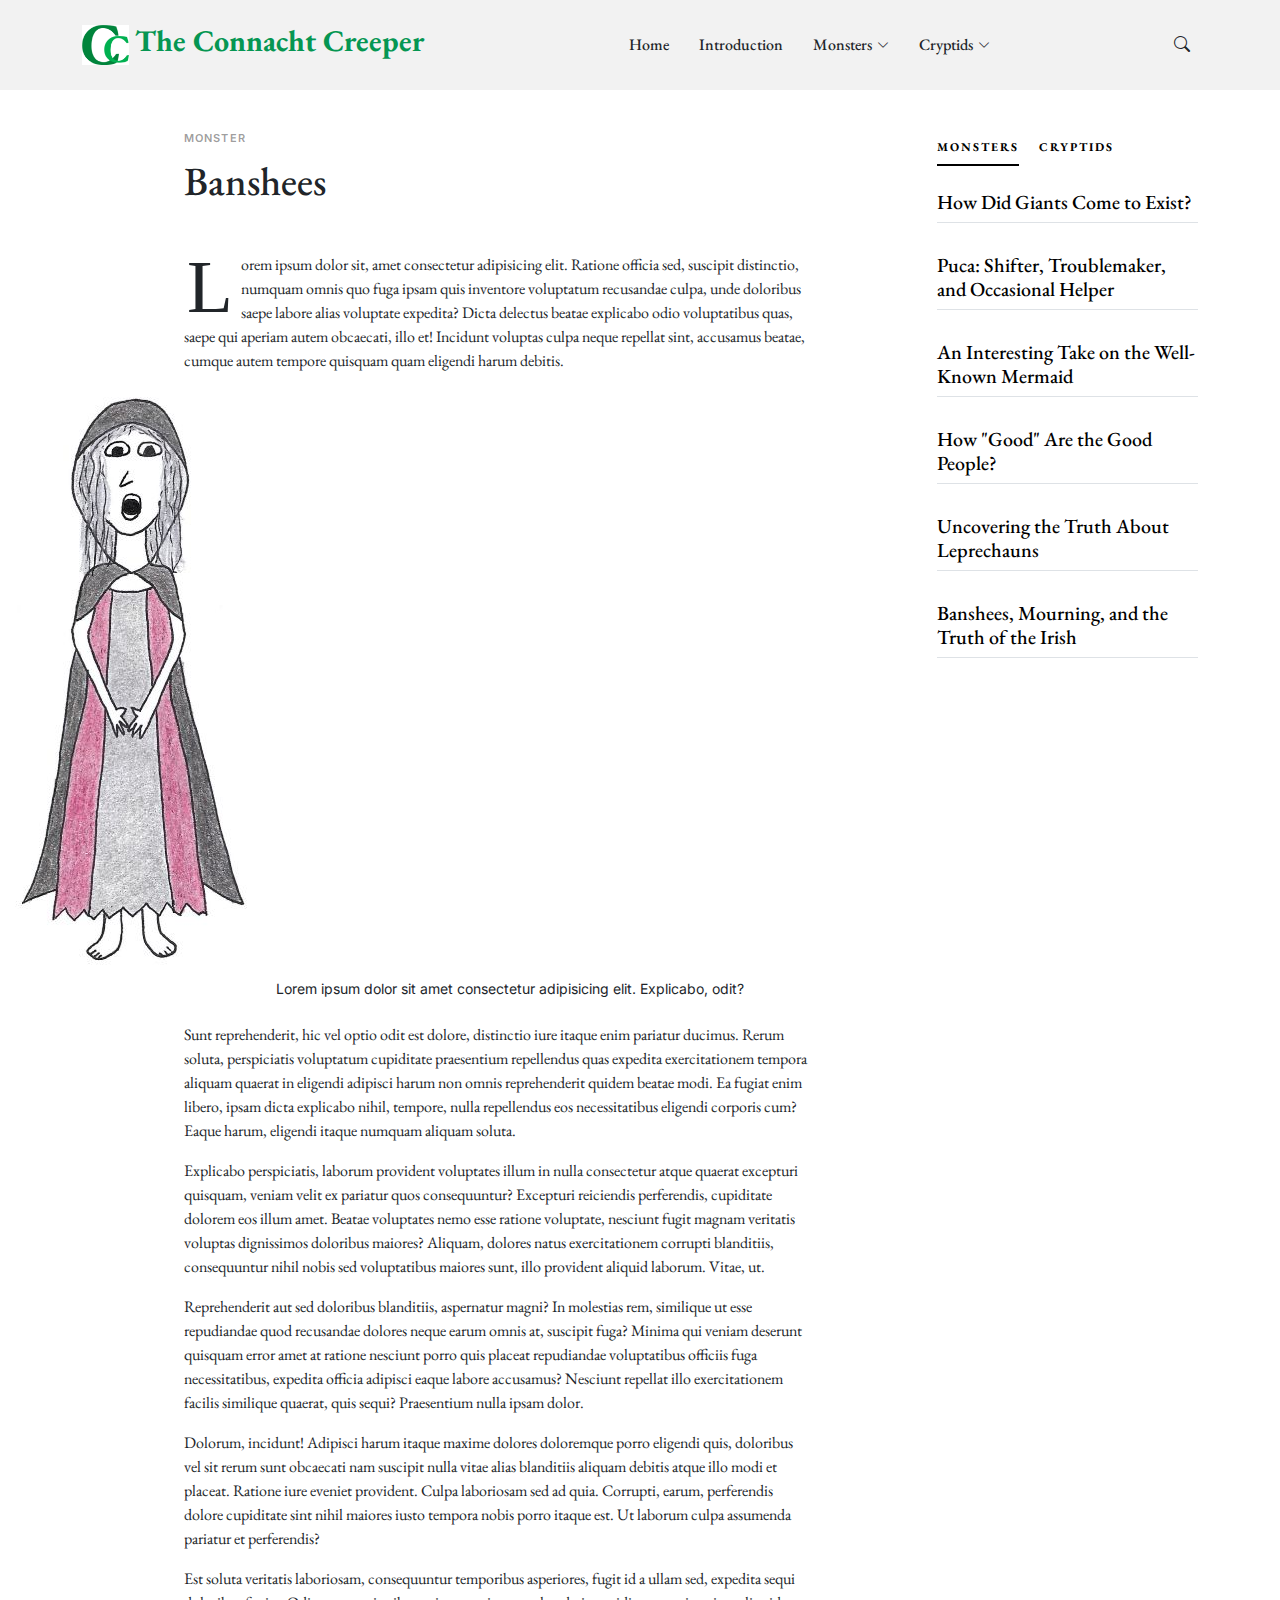
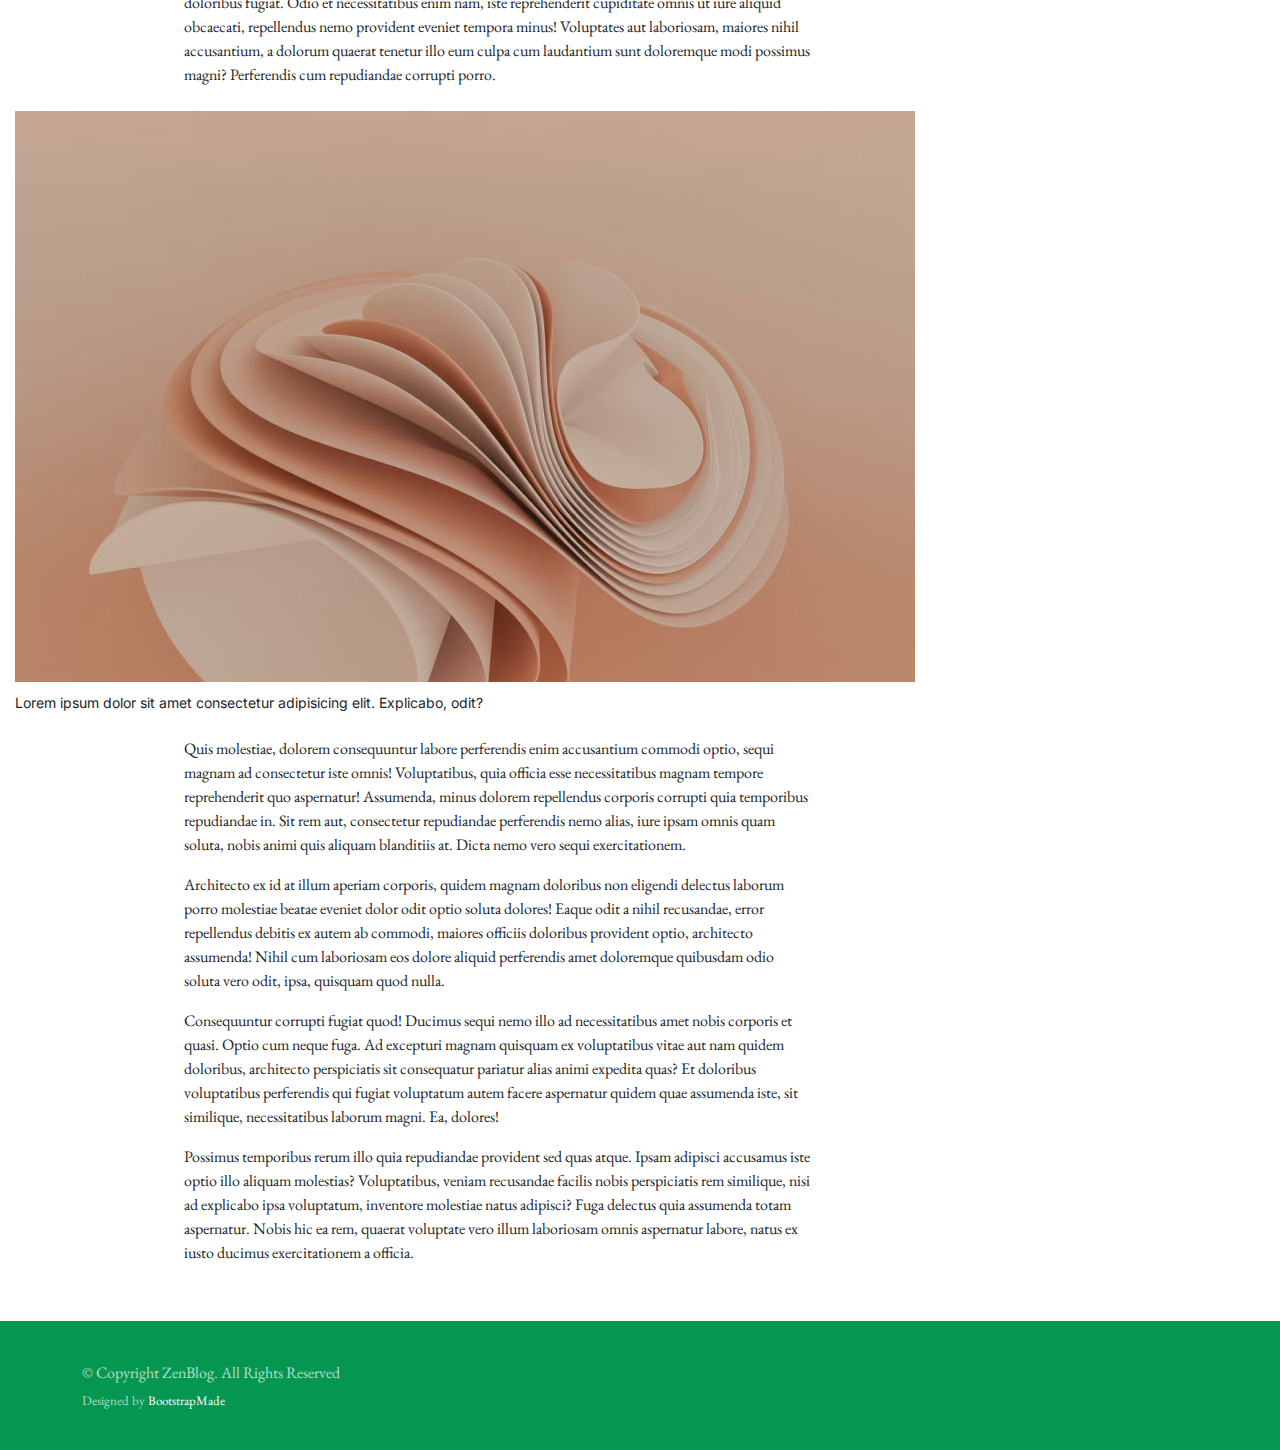
==== banshees.html @ 9d0c9a31 "EditIcon" ====
<!DOCTYPE html>
<html lang="en">

<head>
  <meta charset="utf-8">
  <meta content="width=device-width, initial-scale=1.0" name="viewport">

  <title>The Connacht Creeper - Banshees</title>
  <meta content="" name="description">
  <meta content="" name="keywords">

  <!-- Favicons -->
  <link href="assets/img/favicon.png" rel="icon">
  <link href="assets/img/apple-touch-icon.png" rel="apple-touch-icon">

  <!-- Google Fonts -->
  <link rel="preconnect" href="https://fonts.googleapis.com">
  <link rel="preconnect" href="https://fonts.gstatic.com" crossorigin>
  <link href="https://fonts.googleapis.com/css2?family=EB+Garamond:wght@400;500&family=Inter:wght@400;500&family=Playfair+Display:ital,wght@0,400;0,700;1,400;1,700&display=swap" rel="stylesheet">

  <!-- Vendor CSS Files -->
  <link href="assets/vendor/bootstrap/css/bootstrap.min.css" rel="stylesheet">
  <link href="assets/vendor/bootstrap-icons/bootstrap-icons.css" rel="stylesheet">
  <link href="assets/vendor/swiper/swiper-bundle.min.css" rel="stylesheet">
  <link href="assets/vendor/glightbox/css/glightbox.min.css" rel="stylesheet">
  <link href="assets/vendor/aos/aos.css" rel="stylesheet">

  <!-- Template Main CSS Files -->
  <link href="assets/css/variables.css" rel="stylesheet">
  <link href="assets/css/main.css" rel="stylesheet">

  <!-- =======================================================
  * Template Name: ZenBlog
  * Updated: Jul 27 2023 with Bootstrap v5.3.1
  * Template URL: https://bootstrapmade.com/zenblog-bootstrap-blog-template/
  * Author: BootstrapMade.com
  * License: https:///bootstrapmade.com/license/
  ======================================================== -->
</head>

<body>

  <!-- ======= Header ======= -->
  <header id="header" class="header d-flex align-items-center fixed-top">
    <div class="container-fluid container-xl d-flex align-items-center justify-content-between">

      <a href="index.html" class="logo d-flex align-items-center">
        <!-- Uncomment the line below if you also wish to use an image logo -->
        <img src="assets/img/apple-touch-icon.png" alt="">
        <h1>The Connacht Creeper</h1>
      </a>

      <nav id="navbar" class="navbar">
        <ul>
          <li><a href="index.html">Home</a></li>

          <li><a href="introduction.html">Introduction</a></li>

          <li class="dropdown"><a href="monsters.html"><span>Monsters</span> <i class="bi bi-chevron-down dropdown-indicator"></i></a>
            <ul>
              <!-- <li><a href="search-result.html">Search Result</a></li> -->
              <li><a href="giants.html">Giants</a></li>
              <li><a href="pucai.html">Pucai</a></li>
              <li><a href="merrow.html">Merrow</a></li>
              <li class="dropdown"><a href="fairies.html"><span>Fairies</span> <i class="bi bi-chevron-down dropdown-indicator"></i></a>
                <ul>
                  <li><a href="good-people.html">The Good People</a></li>
                  <li><a href="leprechauns.html">Leprechauns</a></li>
                  <li><a href="banshees.html">Banshees</a></li>
                </ul>
              </li>
            </ul>
          </li>

          <li class="dropdown"><a href="cryptids.html"><span>Cryptids</span> <i class="bi bi-chevron-down dropdown-indicator"></i></a>
            <ul>
              <!-- <li><a href="search-result.html">Search Result</a></li> -->
              <li><a href="king-otter.html">The King Otter</a></li>
              <li class="dropdown"><a href="killarney-lakes.html"><span>The Lakes of Killarney</span> <i class="bi bi-chevron-down dropdown-indicator"></i></a>
                <ul>
                  <li><a href="muckross-monster.html">Muckross Lake Monster</a></li>
                  <li><a href="odonaghue.html">Legend of O'Donaghue</a></li>
                </ul>
              </li>
            </ul>
          </li>

          <!-- <li><a href="about.html">About</a></li> -->
          <!-- <li><a href="contact.html">Contact</a></li> -->
        </ul>
      </nav><!-- .navbar -->

      <div class="position-relative">
        <!--<a href="#" class="mx-2"><span class="bi-facebook"></span></a>
        <a href="#" class="mx-2"><span class="bi-twitter"></span></a>
        <a href="#" class="mx-2"><span class="bi-instagram"></span></a>-->

        <a href="#" class="mx-2 js-search-open"><span class="bi-search"></span></a>
        <i class="bi bi-list mobile-nav-toggle"></i>

        <!-- ======= Search Form ======= -->
        <div class="search-form-wrap js-search-form-wrap">
          <form action="search-result.html" class="search-form">
            <span class="icon bi-search"></span>
            <input type="text" placeholder="Search" class="form-control">
            <button class="btn js-search-close"><span class="bi-x"></span></button>
          </form>
        </div><!-- End Search Form -->

      </div>

    </div>

  </header><!-- End Header -->

  <main id="main">

    <section class="single-post-content">
      <div class="container">
        <div class="row">
          <div class="col-md-9 post-content" data-aos="fade-up">

            <!-- ======= Single Post Content ======= -->
            <div class="single-post">
              <div class="post-meta"><span class="date">Monster</span> <!--<span class="mx-1">&bullet;</span> <span>Jul 5th '22</span>--></div>
              <h1 class="mb-5">Banshees</h1>
              <p><span class="firstcharacter">L</span>orem ipsum dolor sit, amet consectetur adipisicing elit. Ratione officia sed, suscipit distinctio, numquam omnis quo fuga ipsam quis inventore voluptatum recusandae culpa, unde doloribus saepe labore alias voluptate expedita? Dicta delectus beatae explicabo odio voluptatibus quas, saepe qui aperiam autem obcaecati, illo et! Incidunt voluptas culpa neque repellat sint, accusamus beatae, cumque autem tempore quisquam quam eligendi harum debitis.</p>

              <figure class="my-4">
                <img src="assets/img/banshee1.jpg" alt="" class="img-fluid" align="center">
                <figcaption align="center">Lorem ipsum dolor sit amet consectetur adipisicing elit. Explicabo, odit? </figcaption>
              </figure>
              <p>Sunt reprehenderit, hic vel optio odit est dolore, distinctio iure itaque enim pariatur ducimus. Rerum soluta, perspiciatis voluptatum cupiditate praesentium repellendus quas expedita exercitationem tempora aliquam quaerat in eligendi adipisci harum non omnis reprehenderit quidem beatae modi. Ea fugiat enim libero, ipsam dicta explicabo nihil, tempore, nulla repellendus eos necessitatibus eligendi corporis cum? Eaque harum, eligendi itaque numquam aliquam soluta.</p>
              <p>Explicabo perspiciatis, laborum provident voluptates illum in nulla consectetur atque quaerat excepturi quisquam, veniam velit ex pariatur quos consequuntur? Excepturi reiciendis perferendis, cupiditate dolorem eos illum amet. Beatae voluptates nemo esse ratione voluptate, nesciunt fugit magnam veritatis voluptas dignissimos doloribus maiores? Aliquam, dolores natus exercitationem corrupti blanditiis, consequuntur nihil nobis sed voluptatibus maiores sunt, illo provident aliquid laborum. Vitae, ut.</p>
              <p>Reprehenderit aut sed doloribus blanditiis, aspernatur magni? In molestias rem, similique ut esse repudiandae quod recusandae dolores neque earum omnis at, suscipit fuga? Minima qui veniam deserunt quisquam error amet at ratione nesciunt porro quis placeat repudiandae voluptatibus officiis fuga necessitatibus, expedita officia adipisci eaque labore accusamus? Nesciunt repellat illo exercitationem facilis similique quaerat, quis sequi? Praesentium nulla ipsam dolor.</p>
              <p>Dolorum, incidunt! Adipisci harum itaque maxime dolores doloremque porro eligendi quis, doloribus vel sit rerum sunt obcaecati nam suscipit nulla vitae alias blanditiis aliquam debitis atque illo modi et placeat. Ratione iure eveniet provident. Culpa laboriosam sed ad quia. Corrupti, earum, perferendis dolore cupiditate sint nihil maiores iusto tempora nobis porro itaque est. Ut laborum culpa assumenda pariatur et perferendis?</p>
              <p>Est soluta veritatis laboriosam, consequuntur temporibus asperiores, fugit id a ullam sed, expedita sequi doloribus fugiat. Odio et necessitatibus enim nam, iste reprehenderit cupiditate omnis ut iure aliquid obcaecati, repellendus nemo provident eveniet tempora minus! Voluptates aut laboriosam, maiores nihil accusantium, a dolorum quaerat tenetur illo eum culpa cum laudantium sunt doloremque modi possimus magni? Perferendis cum repudiandae corrupti porro.</p>
              <figure class="my-4">
                <img src="assets/img/post-landscape-5.jpg" alt="" class="img-fluid">
                <figcaption>Lorem ipsum dolor sit amet consectetur adipisicing elit. Explicabo, odit? </figcaption>
              </figure>
              <p>Quis molestiae, dolorem consequuntur labore perferendis enim accusantium commodi optio, sequi magnam ad consectetur iste omnis! Voluptatibus, quia officia esse necessitatibus magnam tempore reprehenderit quo aspernatur! Assumenda, minus dolorem repellendus corporis corrupti quia temporibus repudiandae in. Sit rem aut, consectetur repudiandae perferendis nemo alias, iure ipsam omnis quam soluta, nobis animi quis aliquam blanditiis at. Dicta nemo vero sequi exercitationem.</p>
              <p>Architecto ex id at illum aperiam corporis, quidem magnam doloribus non eligendi delectus laborum porro molestiae beatae eveniet dolor odit optio soluta dolores! Eaque odit a nihil recusandae, error repellendus debitis ex autem ab commodi, maiores officiis doloribus provident optio, architecto assumenda! Nihil cum laboriosam eos dolore aliquid perferendis amet doloremque quibusdam odio soluta vero odit, ipsa, quisquam quod nulla.</p>
              <p>Consequuntur corrupti fugiat quod! Ducimus sequi nemo illo ad necessitatibus amet nobis corporis et quasi. Optio cum neque fuga. Ad excepturi magnam quisquam ex voluptatibus vitae aut nam quidem doloribus, architecto perspiciatis sit consequatur pariatur alias animi expedita quas? Et doloribus voluptatibus perferendis qui fugiat voluptatum autem facere aspernatur quidem quae assumenda iste, sit similique, necessitatibus laborum magni. Ea, dolores!</p>
              <p>Possimus temporibus rerum illo quia repudiandae provident sed quas atque. Ipsam adipisci accusamus iste optio illo aliquam molestias? Voluptatibus, veniam recusandae facilis nobis perspiciatis rem similique, nisi ad explicabo ipsa voluptatum, inventore molestiae natus adipisci? Fuga delectus quia assumenda totam aspernatur. Nobis hic ea rem, quaerat voluptate vero illum laboriosam omnis aspernatur labore, natus ex iusto ducimus exercitationem a officia.</p>
            </div><!-- End Single Post Content -->

            <!-- ======= Comments ======= -->
            <!--<div class="comments">
              <h5 class="comment-title py-4">2 Comments</h5>
              <div class="comment d-flex mb-4">
                <div class="flex-shrink-0">
                  <div class="avatar avatar-sm rounded-circle">
                    <img class="avatar-img" src="assets/img/person-5.jpg" alt="" class="img-fluid">
                  </div>
                </div>
                <div class="flex-grow-1 ms-2 ms-sm-3">
                  <div class="comment-meta d-flex align-items-baseline">
                    <h6 class="me-2">Jordan Singer</h6>
                    <span class="text-muted">2d</span>
                  </div>
                  <div class="comment-body">
                    Lorem ipsum, dolor sit amet consectetur adipisicing elit. Non minima ipsum at amet doloremque qui magni, placeat deserunt pariatur itaque laudantium impedit aliquam eligendi repellendus excepturi quibusdam nobis esse accusantium.
                  </div>

                  <div class="comment-replies bg-light p-3 mt-3 rounded">
                    <h6 class="comment-replies-title mb-4 text-muted text-uppercase">2 replies</h6>

                    <div class="reply d-flex mb-4">
                      <div class="flex-shrink-0">
                        <div class="avatar avatar-sm rounded-circle">
                          <img class="avatar-img" src="assets/img/person-4.jpg" alt="" class="img-fluid">
                        </div>
                      </div>
                      <div class="flex-grow-1 ms-2 ms-sm-3">
                        <div class="reply-meta d-flex align-items-baseline">
                          <h6 class="mb-0 me-2">Brandon Smith</h6>
                          <span class="text-muted">2d</span>
                        </div>
                        <div class="reply-body">
                          Lorem ipsum dolor sit, amet consectetur adipisicing elit.
                        </div>
                      </div>
                    </div>
                    <div class="reply d-flex">
                      <div class="flex-shrink-0">
                        <div class="avatar avatar-sm rounded-circle">
                          <img class="avatar-img" src="assets/img/person-3.jpg" alt="" class="img-fluid">
                        </div>
                      </div>
                      <div class="flex-grow-1 ms-2 ms-sm-3">
                        <div class="reply-meta d-flex align-items-baseline">
                          <h6 class="mb-0 me-2">James Parsons</h6>
                          <span class="text-muted">1d</span>
                        </div>
                        <div class="reply-body">
                          Lorem ipsum dolor sit amet, consectetur adipisicing elit. Distinctio dolore sed eos sapiente, praesentium.
                        </div>
                      </div>
                    </div>
                  </div>
                </div>
              </div>
              <div class="comment d-flex">
                <div class="flex-shrink-0">
                  <div class="avatar avatar-sm rounded-circle">
                    <img class="avatar-img" src="assets/img/person-2.jpg" alt="" class="img-fluid">
                  </div>
                </div>
                <div class="flex-shrink-1 ms-2 ms-sm-3">
                  <div class="comment-meta d-flex">
                    <h6 class="me-2">Santiago Roberts</h6>
                    <span class="text-muted">4d</span>
                  </div>
                  <div class="comment-body">
                    Lorem ipsum dolor sit amet consectetur adipisicing elit. Iusto laborum in corrupti dolorum, quas delectus nobis porro accusantium molestias sequi.
                  </div>
                </div>
              </div>
            </div>--><!-- End Comments -->

            <!-- ======= Comments Form ======= -->
            <!--<div class="row justify-content-center mt-5">

              <div class="col-lg-12">
                <h5 class="comment-title">Leave a Comment</h5>
                <div class="row">
                  <div class="col-lg-6 mb-3">
                    <label for="comment-name">Name</label>
                    <input type="text" class="form-control" id="comment-name" placeholder="Enter your name">
                  </div>
                  <div class="col-lg-6 mb-3">
                    <label for="comment-email">Email</label>
                    <input type="text" class="form-control" id="comment-email" placeholder="Enter your email">
                  </div>
                  <div class="col-12 mb-3">
                    <label for="comment-message">Message</label>

                    <textarea class="form-control" id="comment-message" placeholder="Enter your name" cols="30" rows="10"></textarea>
                  </div>
                  <div class="col-12">
                    <input type="submit" class="btn btn-primary" value="Post comment">
                  </div>
                </div>
              </div>
            </div>--><!-- End Comments Form -->

          </div>
          <div class="col-md-3">
            <!-- ======= Sidebar ======= -->
            <div class="aside-block">

              <ul class="nav nav-pills custom-tab-nav mb-4" id="pills-tab" role="tablist">
                <li class="nav-item" role="presentation">
                  <button class="nav-link active" id="pills-popular-tab" data-bs-toggle="pill" data-bs-target="#pills-popular" type="button" role="tab" aria-controls="pills-popular" aria-selected="true">Monsters</button>
                </li>
                <li class="nav-item" role="presentation">
                  <button class="nav-link" id="pills-trending-tab" data-bs-toggle="pill" data-bs-target="#pills-trending" type="button" role="tab" aria-controls="pills-trending" aria-selected="false">Cryptids</button>
                </li>
              </ul>

              <div class="tab-content" id="pills-tabContent">

                <!-- Popular -->
                <div class="tab-pane fade show active" id="pills-popular" role="tabpanel" aria-labelledby="pills-popular-tab">
                  <div class="post-entry-1 border-bottom">
                    <!--<div class="post-meta"><span class="date">Sport</span> <span class="mx-1">&bullet;</span> <span>Jul 5th '22</span></div>-->
                    <h2 class="mb-2"><a href="giants.html">How Did Giants Come to Exist?</a></h2>
                    <!--<span class="author mb-3 d-block">Jenny Wilson</span>-->
                  </div>

                  <div class="post-entry-1 border-bottom">
                    <!--<div class="post-meta"><span class="date">Lifestyle</span> <span class="mx-1">&bullet;</span> <span>Jul 5th '22</span></div>-->
                    <h2 class="mb-2"><a href="pucai.html">Puca: Shifter, Troublemaker, and Occasional Helper</a></h2>
                    <!--<span class="author mb-3 d-block">Jenny Wilson</span>-->
                  </div>

                  <div class="post-entry-1 border-bottom">
                    <!--<div class="post-meta"><span class="date">Culture</span> <span class="mx-1">&bullet;</span> <span>Jul 5th '22</span></div>-->
                    <h2 class="mb-2"><a href="merrow.html">An Interesting Take on the Well-Known Mermaid</a></h2>
                    <!--<span class="author mb-3 d-block">Jenny Wilson</span>-->
                  </div>

                  <div class="post-entry-1 border-bottom">
                    <!--<div class="post-meta"><span class="date">Lifestyle</span> <span class="mx-1">&bullet;</span> <span>Jul 5th '22</span></div>-->
                    <h2 class="mb-2"><a href="good-people.html">How "Good" Are the Good People?</a></h2>
                    <!--<span class="author mb-3 d-block">Jenny Wilson</span>-->
                  </div>

                  <div class="post-entry-1 border-bottom">
                    <!--<div class="post-meta"><span class="date">Business</span> <span class="mx-1">&bullet;</span> <span>Jul 5th '22</span></div>-->
                    <h2 class="mb-2"><a href="leprechauns.html">Uncovering the Truth About Leprechauns</a></h2>
                    <!--<span class="author mb-3 d-block">Jenny Wilson</span>-->
                  </div>

                  <div class="post-entry-1 border-bottom">
                    <!--<div class="post-meta"><span class="date">Lifestyle</span> <span class="mx-1">&bullet;</span> <span>Jul 5th '22</span></div>-->
                    <h2 class="mb-2"><a href="banshees.html">Banshees, Mourning, and the Truth of the Irish</a></h2>
                    <!--<span class="author mb-3 d-block">Jenny Wilson</span>-->
                  </div>
                </div> <!-- End Popular -->

                <!-- Trending -->
                <div class="tab-pane fade" id="pills-trending" role="tabpanel" aria-labelledby="pills-trending-tab">
                  <div class="post-entry-1 border-bottom">
                    <!--<div class="post-meta"><span class="date">Lifestyle</span> <span class="mx-1">&bullet;</span> <span>Jul 5th '22</span></div>-->
                    <h2 class="mb-2"><a href="king-otter.html">The King Otter: Then and Now</a></h2>
                    <!--<span class="author mb-3 d-block">Jenny Wilson</span>-->
                  </div>

                  <div class="post-entry-1 border-bottom">
                    <!--<div class="post-meta"><span class="date">Culture</span> <span class="mx-1">&bullet;</span> <span>Jul 5th '22</span></div>-->
                    <h2 class="mb-2"><a href="muckross-monster.html">Exciting Scientific Discovery in Muckross Lake</a></h2>
                    <!--<span class="author mb-3 d-block">Jenny Wilson</span>-->
                  </div>

                  <div class="post-entry-1 border-bottom">
                    <!--<div class="post-meta"><span class="date">Lifestyle</span> <span class="mx-1">&bullet;</span> <span>Jul 5th '22</span></div>-->
                    <h2 class="mb-2"><a href="odonaghue.html">An Ancient Dip into the Lakes of Killarney</a></h2>
                    <!--<span class="author mb-3 d-block">Jenny Wilson</span>-->
                  </div>

                </div> <!-- End Trending -->

              </div>
            </div>

            <!--<div class="aside-block">
              <h3 class="aside-title">Video</h3>
              <div class="video-post">
                <a href="https://www.youtube.com/watch?v=AiFfDjmd0jU" class="glightbox link-video">
                  <span class="bi-play-fill"></span>
                  <img src="assets/img/post-landscape-5.jpg" alt="" class="img-fluid">
                </a>
              </div>
            </div>--><!-- End Video -->

            <!--<div class="aside-block">
              <h3 class="aside-title">Categories</h3>
              <ul class="aside-links list-unstyled">
                <li><a href="category.html"><i class="bi bi-chevron-right"></i> Business</a></li>
                <li><a href="category.html"><i class="bi bi-chevron-right"></i> Culture</a></li>
                <li><a href="category.html"><i class="bi bi-chevron-right"></i> Sport</a></li>
                <li><a href="category.html"><i class="bi bi-chevron-right"></i> Food</a></li>
                <li><a href="category.html"><i class="bi bi-chevron-right"></i> Politics</a></li>
                <li><a href="category.html"><i class="bi bi-chevron-right"></i> Celebrity</a></li>
                <li><a href="category.html"><i class="bi bi-chevron-right"></i> Startups</a></li>
                <li><a href="category.html"><i class="bi bi-chevron-right"></i> Travel</a></li>
              </ul>
            </div>--><!-- End Categories -->

            <!--<div class="aside-block">
              <h3 class="aside-title">Tags</h3>
              <ul class="aside-tags list-unstyled">
                <li><a href="category.html">Business</a></li>
                <li><a href="category.html">Culture</a></li>
                <li><a href="category.html">Sport</a></li>
                <li><a href="category.html">Food</a></li>
                <li><a href="category.html">Politics</a></li>
                <li><a href="category.html">Celebrity</a></li>
                <li><a href="category.html">Startups</a></li>
                <li><a href="category.html">Travel</a></li>
              </ul>
            </div>--><!-- End Tags -->

          </div>
        </div>
      </div>
    </section>
  </main><!-- End #main -->

  <!-- ======= Footer ======= -->
  <footer id="footer" class="footer">

    <div class="footer-legal">
      <div class="container">

        <div class="row justify-content-between">
          <div class="col-md-6 text-center text-md-start mb-3 mb-md-0">
            <div class="copyright">
              © Copyright <strong><span>ZenBlog</span></strong>. All Rights Reserved
            </div>

            <div class="credits">
              <!-- All the links in the footer should remain intact. -->
              <!-- You can delete the links only if you purchased the pro version. -->
              <!-- Licensing information: https://bootstrapmade.com/license/ -->
              <!-- Purchase the pro version with working PHP/AJAX contact form: https://bootstrapmade.com/herobiz-bootstrap-business-template/ -->
              Designed by <a href="https://bootstrapmade.com/">BootstrapMade</a>
            </div>

          </div>

          </div>

        </div>

      </div>
    </div>

  </footer>

  <a href="#" class="scroll-top d-flex align-items-center justify-content-center"><i class="bi bi-arrow-up-short"></i></a>

  <!-- Vendor JS Files -->
  <script src="assets/vendor/bootstrap/js/bootstrap.bundle.min.js"></script>
  <script src="assets/vendor/swiper/swiper-bundle.min.js"></script>
  <script src="assets/vendor/glightbox/js/glightbox.min.js"></script>
  <script src="assets/vendor/aos/aos.js"></script>
  <script src="assets/vendor/php-email-form/validate.js"></script>

  <!-- Template Main JS File -->
  <script src="assets/js/main.js"></script>

</body>

</html>
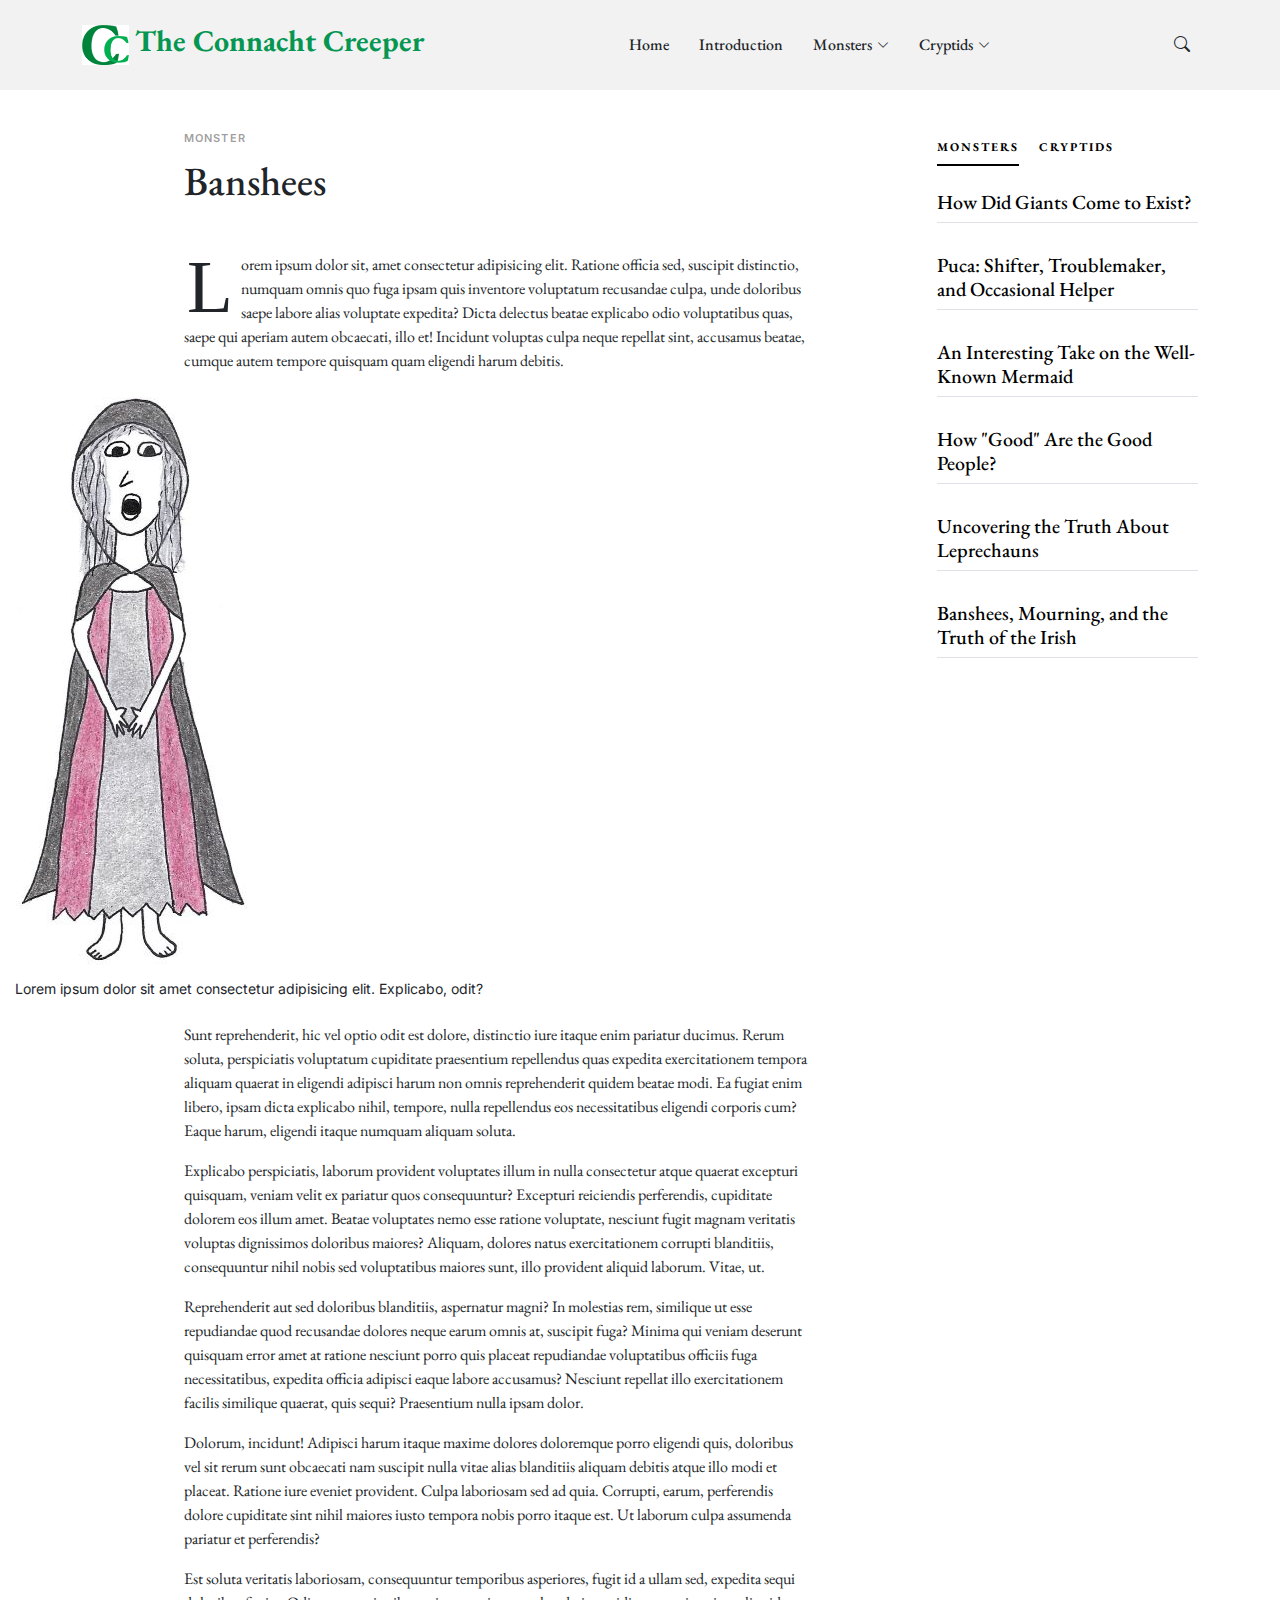
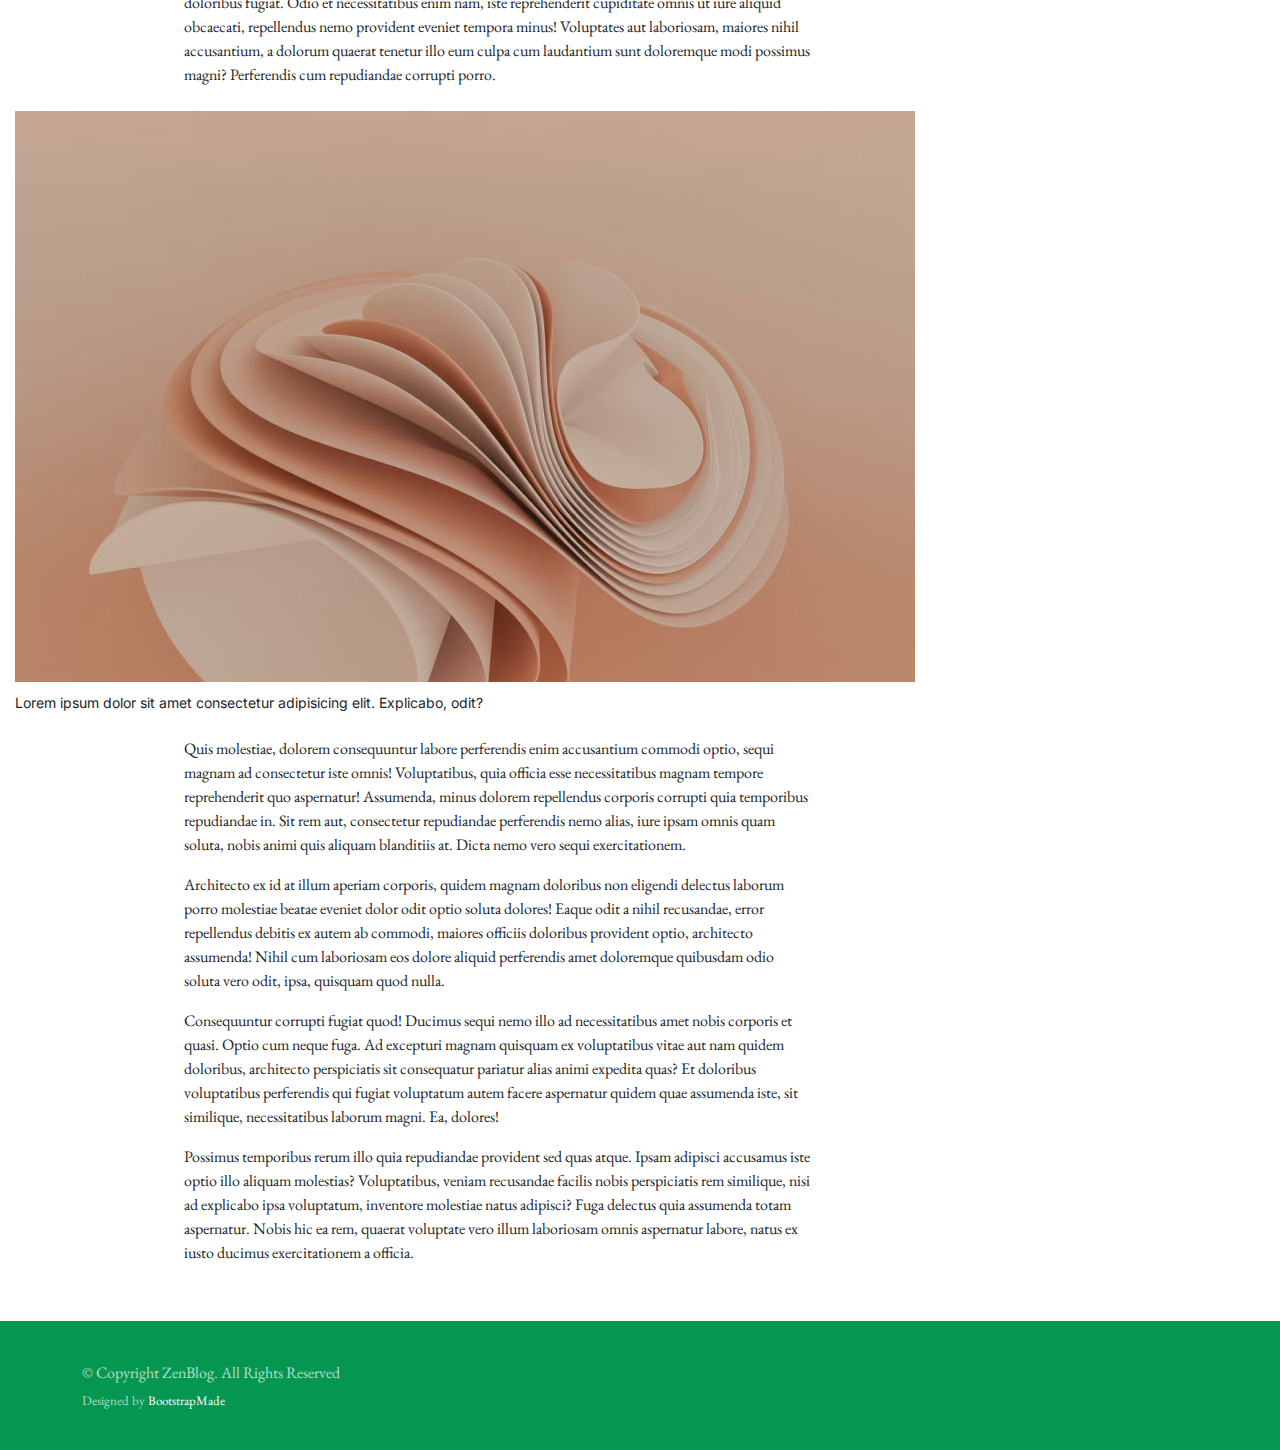
==== commit b79e6379: "CenterImage" ====
--- a/banshees.html
+++ b/banshees.html
@@ -126,9 +126,9 @@
               <h1 class="mb-5">Banshees</h1>
               <p><span class="firstcharacter">L</span>orem ipsum dolor sit, amet consectetur adipisicing elit. Ratione officia sed, suscipit distinctio, numquam omnis quo fuga ipsam quis inventore voluptatum recusandae culpa, unde doloribus saepe labore alias voluptate expedita? Dicta delectus beatae explicabo odio voluptatibus quas, saepe qui aperiam autem obcaecati, illo et! Incidunt voluptas culpa neque repellat sint, accusamus beatae, cumque autem tempore quisquam quam eligendi harum debitis.</p>
 
-              <figure class="my-4">
-                <img src="assets/img/banshee1.jpg" alt="" class="img-fluid" align="center">
-                <figcaption align="center">Lorem ipsum dolor sit amet consectetur adipisicing elit. Explicabo, odit? </figcaption>
+              <figure class="my-4" class="aligncenter">
+                <img src="assets/img/banshee1.jpg" alt="centered image" class="img-fluid" align="center">
+                <figcaption>Lorem ipsum dolor sit amet consectetur adipisicing elit. Explicabo, odit? </figcaption>
               </figure>
               <p>Sunt reprehenderit, hic vel optio odit est dolore, distinctio iure itaque enim pariatur ducimus. Rerum soluta, perspiciatis voluptatum cupiditate praesentium repellendus quas expedita exercitationem tempora aliquam quaerat in eligendi adipisci harum non omnis reprehenderit quidem beatae modi. Ea fugiat enim libero, ipsam dicta explicabo nihil, tempore, nulla repellendus eos necessitatibus eligendi corporis cum? Eaque harum, eligendi itaque numquam aliquam soluta.</p>
               <p>Explicabo perspiciatis, laborum provident voluptates illum in nulla consectetur atque quaerat excepturi quisquam, veniam velit ex pariatur quos consequuntur? Excepturi reiciendis perferendis, cupiditate dolorem eos illum amet. Beatae voluptates nemo esse ratione voluptate, nesciunt fugit magnam veritatis voluptas dignissimos doloribus maiores? Aliquam, dolores natus exercitationem corrupti blanditiis, consequuntur nihil nobis sed voluptatibus maiores sunt, illo provident aliquid laborum. Vitae, ut.</p>
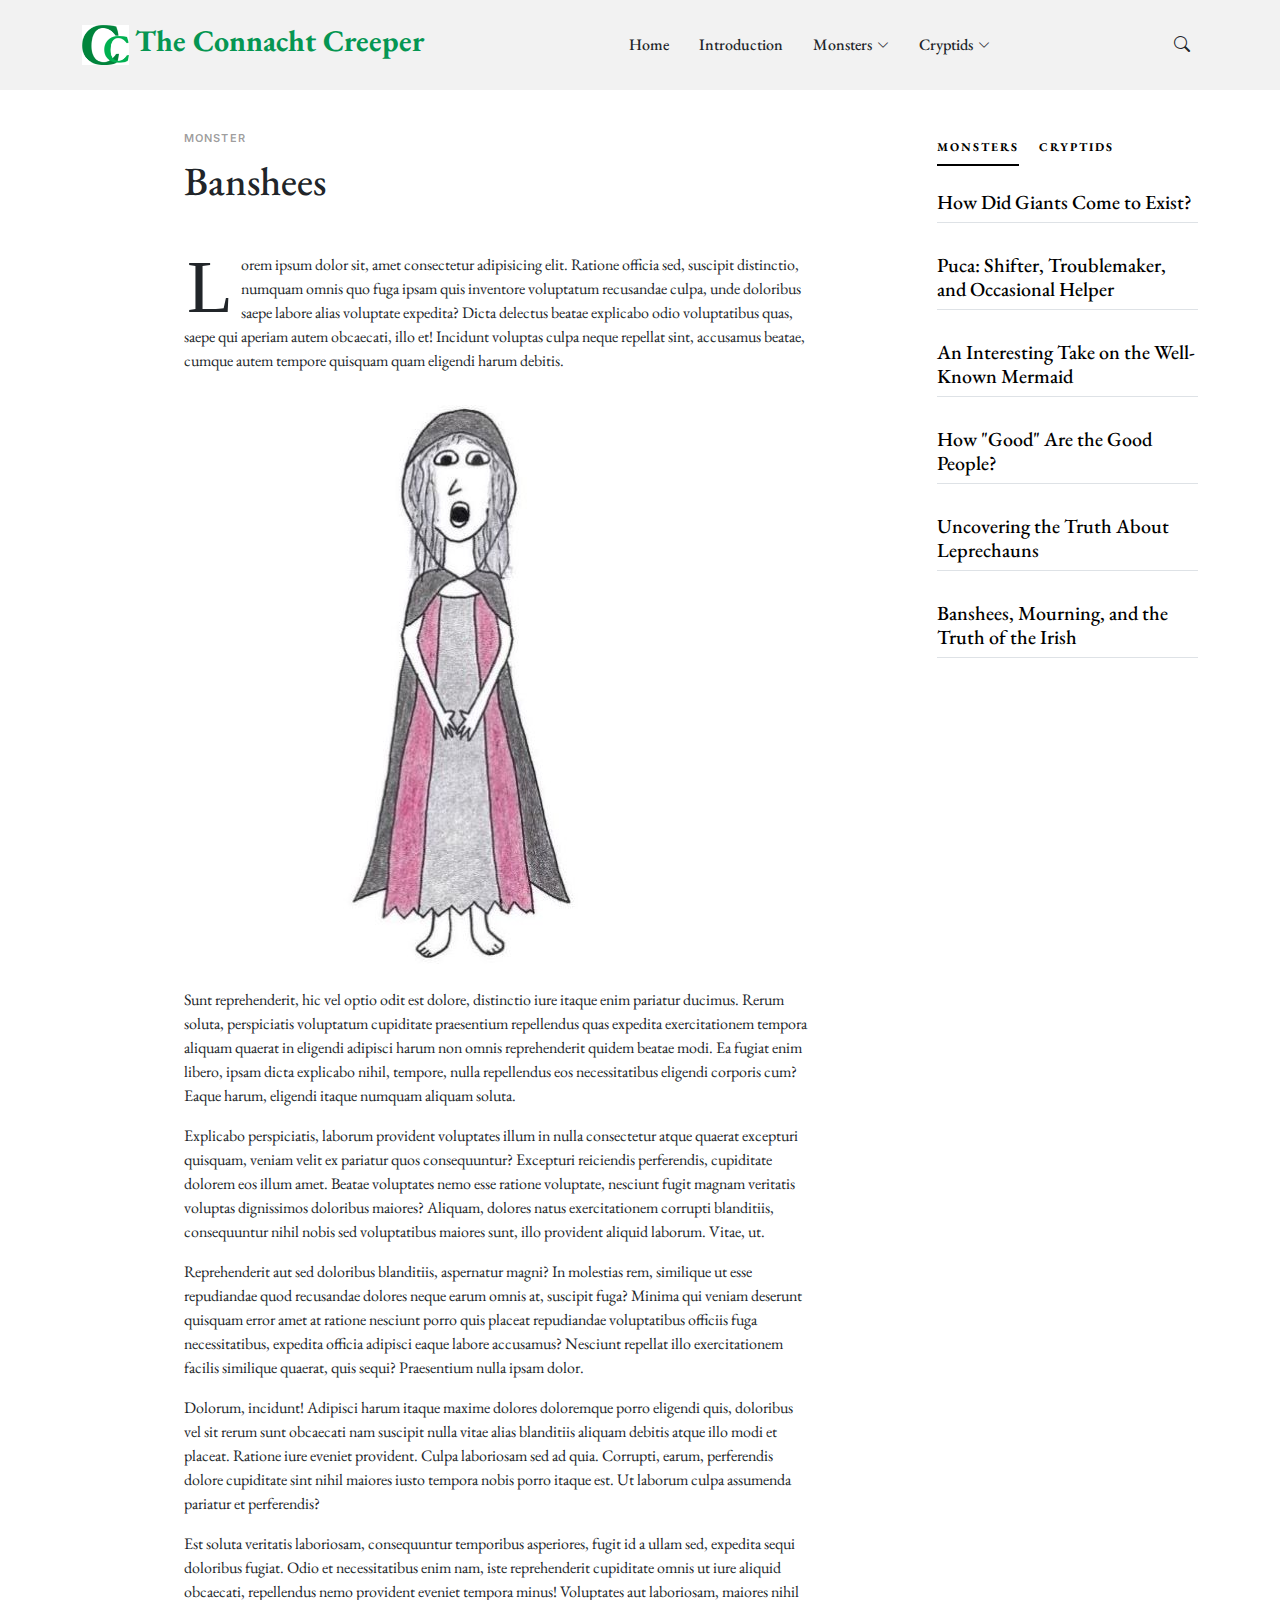
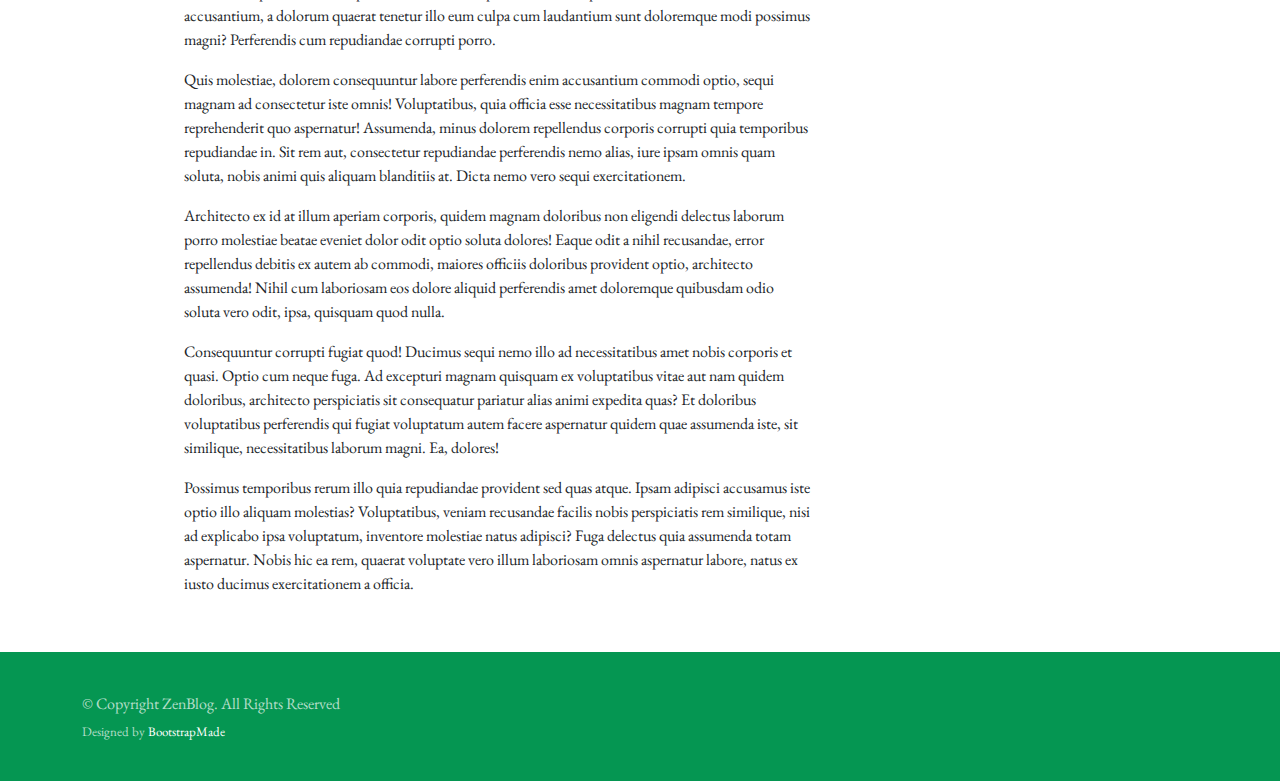
==== commit 7d01c74e: "ChangeImages" ====
--- a/banshees.html
+++ b/banshees.html
@@ -126,19 +126,19 @@
               <h1 class="mb-5">Banshees</h1>
               <p><span class="firstcharacter">L</span>orem ipsum dolor sit, amet consectetur adipisicing elit. Ratione officia sed, suscipit distinctio, numquam omnis quo fuga ipsam quis inventore voluptatum recusandae culpa, unde doloribus saepe labore alias voluptate expedita? Dicta delectus beatae explicabo odio voluptatibus quas, saepe qui aperiam autem obcaecati, illo et! Incidunt voluptas culpa neque repellat sint, accusamus beatae, cumque autem tempore quisquam quam eligendi harum debitis.</p>
 
-              <figure class="my-4" class="aligncenter">
-                <img src="assets/img/banshee1.jpg" alt="centered image" class="img-fluid" align="center">
-                <figcaption>Lorem ipsum dolor sit amet consectetur adipisicing elit. Explicabo, odit? </figcaption>
+              <figure class="my-4">
+                <img src="assets/img/banshee1.jpg" alt="" class="img-fluid" align="center">
+                <!--<figcaption>Lorem ipsum dolor sit amet consectetur adipisicing elit. Explicabo, odit? </figcaption>-->
               </figure>
               <p>Sunt reprehenderit, hic vel optio odit est dolore, distinctio iure itaque enim pariatur ducimus. Rerum soluta, perspiciatis voluptatum cupiditate praesentium repellendus quas expedita exercitationem tempora aliquam quaerat in eligendi adipisci harum non omnis reprehenderit quidem beatae modi. Ea fugiat enim libero, ipsam dicta explicabo nihil, tempore, nulla repellendus eos necessitatibus eligendi corporis cum? Eaque harum, eligendi itaque numquam aliquam soluta.</p>
               <p>Explicabo perspiciatis, laborum provident voluptates illum in nulla consectetur atque quaerat excepturi quisquam, veniam velit ex pariatur quos consequuntur? Excepturi reiciendis perferendis, cupiditate dolorem eos illum amet. Beatae voluptates nemo esse ratione voluptate, nesciunt fugit magnam veritatis voluptas dignissimos doloribus maiores? Aliquam, dolores natus exercitationem corrupti blanditiis, consequuntur nihil nobis sed voluptatibus maiores sunt, illo provident aliquid laborum. Vitae, ut.</p>
               <p>Reprehenderit aut sed doloribus blanditiis, aspernatur magni? In molestias rem, similique ut esse repudiandae quod recusandae dolores neque earum omnis at, suscipit fuga? Minima qui veniam deserunt quisquam error amet at ratione nesciunt porro quis placeat repudiandae voluptatibus officiis fuga necessitatibus, expedita officia adipisci eaque labore accusamus? Nesciunt repellat illo exercitationem facilis similique quaerat, quis sequi? Praesentium nulla ipsam dolor.</p>
               <p>Dolorum, incidunt! Adipisci harum itaque maxime dolores doloremque porro eligendi quis, doloribus vel sit rerum sunt obcaecati nam suscipit nulla vitae alias blanditiis aliquam debitis atque illo modi et placeat. Ratione iure eveniet provident. Culpa laboriosam sed ad quia. Corrupti, earum, perferendis dolore cupiditate sint nihil maiores iusto tempora nobis porro itaque est. Ut laborum culpa assumenda pariatur et perferendis?</p>
               <p>Est soluta veritatis laboriosam, consequuntur temporibus asperiores, fugit id a ullam sed, expedita sequi doloribus fugiat. Odio et necessitatibus enim nam, iste reprehenderit cupiditate omnis ut iure aliquid obcaecati, repellendus nemo provident eveniet tempora minus! Voluptates aut laboriosam, maiores nihil accusantium, a dolorum quaerat tenetur illo eum culpa cum laudantium sunt doloremque modi possimus magni? Perferendis cum repudiandae corrupti porro.</p>
-              <figure class="my-4">
+              <!--<figure class="my-4">
                 <img src="assets/img/post-landscape-5.jpg" alt="" class="img-fluid">
                 <figcaption>Lorem ipsum dolor sit amet consectetur adipisicing elit. Explicabo, odit? </figcaption>
-              </figure>
+              </figure>-->
               <p>Quis molestiae, dolorem consequuntur labore perferendis enim accusantium commodi optio, sequi magnam ad consectetur iste omnis! Voluptatibus, quia officia esse necessitatibus magnam tempore reprehenderit quo aspernatur! Assumenda, minus dolorem repellendus corporis corrupti quia temporibus repudiandae in. Sit rem aut, consectetur repudiandae perferendis nemo alias, iure ipsam omnis quam soluta, nobis animi quis aliquam blanditiis at. Dicta nemo vero sequi exercitationem.</p>
               <p>Architecto ex id at illum aperiam corporis, quidem magnam doloribus non eligendi delectus laborum porro molestiae beatae eveniet dolor odit optio soluta dolores! Eaque odit a nihil recusandae, error repellendus debitis ex autem ab commodi, maiores officiis doloribus provident optio, architecto assumenda! Nihil cum laboriosam eos dolore aliquid perferendis amet doloremque quibusdam odio soluta vero odit, ipsa, quisquam quod nulla.</p>
               <p>Consequuntur corrupti fugiat quod! Ducimus sequi nemo illo ad necessitatibus amet nobis corporis et quasi. Optio cum neque fuga. Ad excepturi magnam quisquam ex voluptatibus vitae aut nam quidem doloribus, architecto perspiciatis sit consequatur pariatur alias animi expedita quas? Et doloribus voluptatibus perferendis qui fugiat voluptatum autem facere aspernatur quidem quae assumenda iste, sit similique, necessitatibus laborum magni. Ea, dolores!</p>
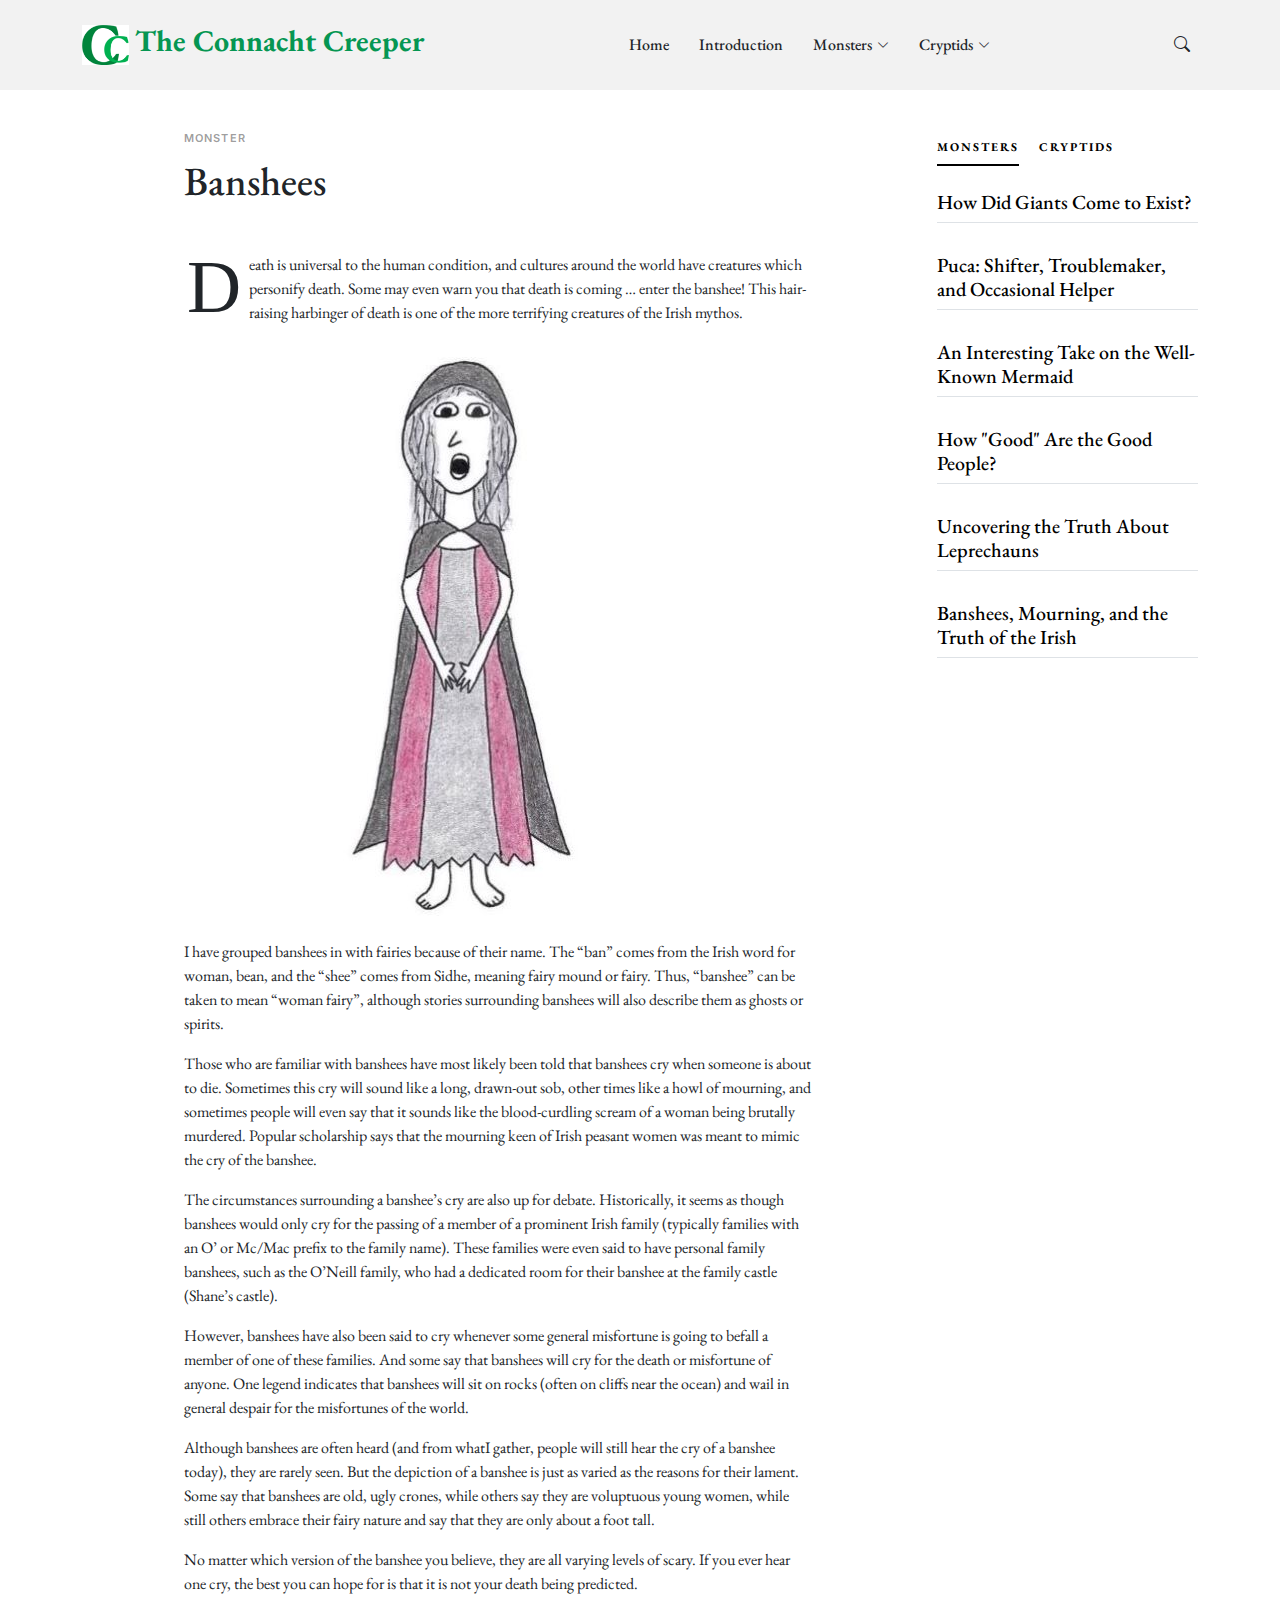
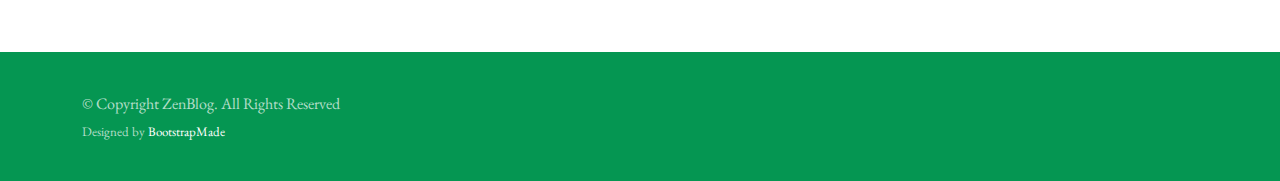
==== commit 01af82da: "AddMonsterText" ====
--- a/banshees.html
+++ b/banshees.html
@@ -10,7 +10,7 @@
   <meta content="" name="keywords">
 
   <!-- Favicons -->
-  <link href="assets/img/favicon.png" rel="icon">
+  <link href="assets/img/small-logo.png" rel="icon">
   <link href="assets/img/apple-touch-icon.png" rel="apple-touch-icon">
 
   <!-- Google Fonts -->
@@ -124,25 +124,22 @@
             <div class="single-post">
               <div class="post-meta"><span class="date">Monster</span> <!--<span class="mx-1">&bullet;</span> <span>Jul 5th '22</span>--></div>
               <h1 class="mb-5">Banshees</h1>
-              <p><span class="firstcharacter">L</span>orem ipsum dolor sit, amet consectetur adipisicing elit. Ratione officia sed, suscipit distinctio, numquam omnis quo fuga ipsam quis inventore voluptatum recusandae culpa, unde doloribus saepe labore alias voluptate expedita? Dicta delectus beatae explicabo odio voluptatibus quas, saepe qui aperiam autem obcaecati, illo et! Incidunt voluptas culpa neque repellat sint, accusamus beatae, cumque autem tempore quisquam quam eligendi harum debitis.</p>
+              <p><span class="firstcharacter">D</span>eath is universal to the human condition, and cultures around the world have creatures which personify death. Some may even warn you that death is coming … enter the banshee! This hair-raising harbinger of death is one of the more terrifying creatures of the Irish mythos.</p>
 
               <figure class="my-4">
                 <img src="assets/img/banshee1.jpg" alt="" class="img-fluid" align="center">
                 <!--<figcaption>Lorem ipsum dolor sit amet consectetur adipisicing elit. Explicabo, odit? </figcaption>-->
               </figure>
-              <p>Sunt reprehenderit, hic vel optio odit est dolore, distinctio iure itaque enim pariatur ducimus. Rerum soluta, perspiciatis voluptatum cupiditate praesentium repellendus quas expedita exercitationem tempora aliquam quaerat in eligendi adipisci harum non omnis reprehenderit quidem beatae modi. Ea fugiat enim libero, ipsam dicta explicabo nihil, tempore, nulla repellendus eos necessitatibus eligendi corporis cum? Eaque harum, eligendi itaque numquam aliquam soluta.</p>
-              <p>Explicabo perspiciatis, laborum provident voluptates illum in nulla consectetur atque quaerat excepturi quisquam, veniam velit ex pariatur quos consequuntur? Excepturi reiciendis perferendis, cupiditate dolorem eos illum amet. Beatae voluptates nemo esse ratione voluptate, nesciunt fugit magnam veritatis voluptas dignissimos doloribus maiores? Aliquam, dolores natus exercitationem corrupti blanditiis, consequuntur nihil nobis sed voluptatibus maiores sunt, illo provident aliquid laborum. Vitae, ut.</p>
-              <p>Reprehenderit aut sed doloribus blanditiis, aspernatur magni? In molestias rem, similique ut esse repudiandae quod recusandae dolores neque earum omnis at, suscipit fuga? Minima qui veniam deserunt quisquam error amet at ratione nesciunt porro quis placeat repudiandae voluptatibus officiis fuga necessitatibus, expedita officia adipisci eaque labore accusamus? Nesciunt repellat illo exercitationem facilis similique quaerat, quis sequi? Praesentium nulla ipsam dolor.</p>
-              <p>Dolorum, incidunt! Adipisci harum itaque maxime dolores doloremque porro eligendi quis, doloribus vel sit rerum sunt obcaecati nam suscipit nulla vitae alias blanditiis aliquam debitis atque illo modi et placeat. Ratione iure eveniet provident. Culpa laboriosam sed ad quia. Corrupti, earum, perferendis dolore cupiditate sint nihil maiores iusto tempora nobis porro itaque est. Ut laborum culpa assumenda pariatur et perferendis?</p>
-              <p>Est soluta veritatis laboriosam, consequuntur temporibus asperiores, fugit id a ullam sed, expedita sequi doloribus fugiat. Odio et necessitatibus enim nam, iste reprehenderit cupiditate omnis ut iure aliquid obcaecati, repellendus nemo provident eveniet tempora minus! Voluptates aut laboriosam, maiores nihil accusantium, a dolorum quaerat tenetur illo eum culpa cum laudantium sunt doloremque modi possimus magni? Perferendis cum repudiandae corrupti porro.</p>
+              <p>I have grouped banshees in with fairies because of their name. The “ban” comes from the Irish word for woman, bean, and the “shee” comes from Sidhe, meaning fairy mound or fairy. Thus, “banshee” can be taken to mean “woman fairy”, although stories surrounding banshees will also describe them as ghosts or spirits.</p>
+              <p>Those who are familiar with banshees have most likely been told that banshees cry when someone is about to die. Sometimes this cry will sound like a long, drawn-out sob, other times like a howl of mourning, and sometimes people will even say that it sounds like the blood-curdling scream of a woman being brutally murdered. Popular scholarship says that the mourning keen of Irish peasant women was meant to mimic the cry of the banshee.</p>
+              <p>The circumstances surrounding a banshee’s cry are also up for debate. Historically, it seems as though banshees would only cry for the passing of a member of a prominent Irish family (typically families with an O’ or Mc/Mac prefix to the family name). These families were even said to have personal family banshees, such as the O’Neill family, who had a dedicated room for their banshee at the family castle (Shane’s castle).</p>
+              <p>However, banshees have also been said to cry whenever some general misfortune is going to befall a member of one of these families. And some say that banshees will cry for the death or misfortune of anyone. One legend indicates that banshees will sit on rocks (often on cliffs near the ocean) and wail in general despair for the misfortunes of the world.</p>
+              <p>Although banshees are often heard (and from whatI gather, people will still hear the cry of a banshee today), they are rarely seen. But the depiction of a banshee is just as varied as the reasons for their lament. Some say that banshees are old, ugly crones, while others say they are voluptuous young women, while still others embrace their fairy nature and say that they are only about a foot tall.</p>
               <!--<figure class="my-4">
                 <img src="assets/img/post-landscape-5.jpg" alt="" class="img-fluid">
                 <figcaption>Lorem ipsum dolor sit amet consectetur adipisicing elit. Explicabo, odit? </figcaption>
               </figure>-->
-              <p>Quis molestiae, dolorem consequuntur labore perferendis enim accusantium commodi optio, sequi magnam ad consectetur iste omnis! Voluptatibus, quia officia esse necessitatibus magnam tempore reprehenderit quo aspernatur! Assumenda, minus dolorem repellendus corporis corrupti quia temporibus repudiandae in. Sit rem aut, consectetur repudiandae perferendis nemo alias, iure ipsam omnis quam soluta, nobis animi quis aliquam blanditiis at. Dicta nemo vero sequi exercitationem.</p>
-              <p>Architecto ex id at illum aperiam corporis, quidem magnam doloribus non eligendi delectus laborum porro molestiae beatae eveniet dolor odit optio soluta dolores! Eaque odit a nihil recusandae, error repellendus debitis ex autem ab commodi, maiores officiis doloribus provident optio, architecto assumenda! Nihil cum laboriosam eos dolore aliquid perferendis amet doloremque quibusdam odio soluta vero odit, ipsa, quisquam quod nulla.</p>
-              <p>Consequuntur corrupti fugiat quod! Ducimus sequi nemo illo ad necessitatibus amet nobis corporis et quasi. Optio cum neque fuga. Ad excepturi magnam quisquam ex voluptatibus vitae aut nam quidem doloribus, architecto perspiciatis sit consequatur pariatur alias animi expedita quas? Et doloribus voluptatibus perferendis qui fugiat voluptatum autem facere aspernatur quidem quae assumenda iste, sit similique, necessitatibus laborum magni. Ea, dolores!</p>
-              <p>Possimus temporibus rerum illo quia repudiandae provident sed quas atque. Ipsam adipisci accusamus iste optio illo aliquam molestias? Voluptatibus, veniam recusandae facilis nobis perspiciatis rem similique, nisi ad explicabo ipsa voluptatum, inventore molestiae natus adipisci? Fuga delectus quia assumenda totam aspernatur. Nobis hic ea rem, quaerat voluptate vero illum laboriosam omnis aspernatur labore, natus ex iusto ducimus exercitationem a officia.</p>
+              <p>No matter which version of the banshee you believe, they are all varying levels of scary. If you ever hear one cry, the best you can hope for is that it is not your death being predicted.</p>
             </div><!-- End Single Post Content -->
 
             <!-- ======= Comments ======= -->
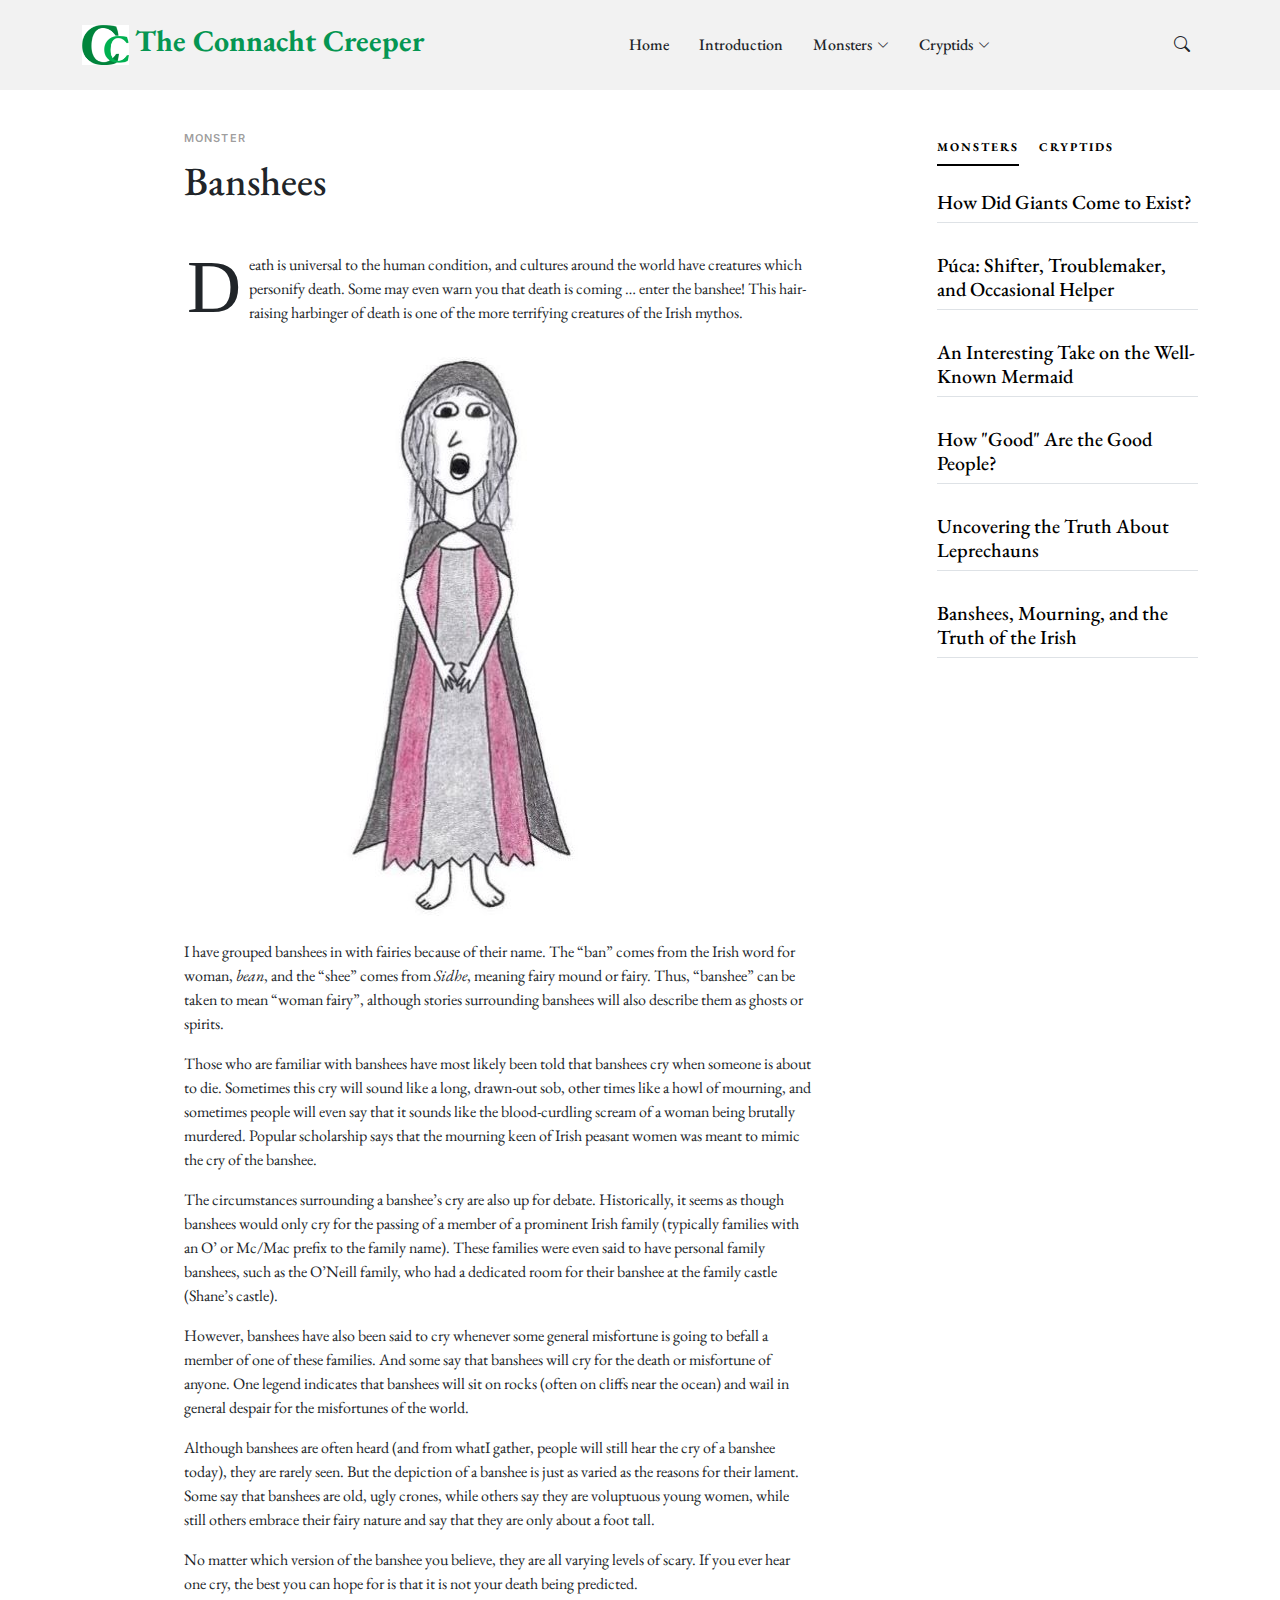
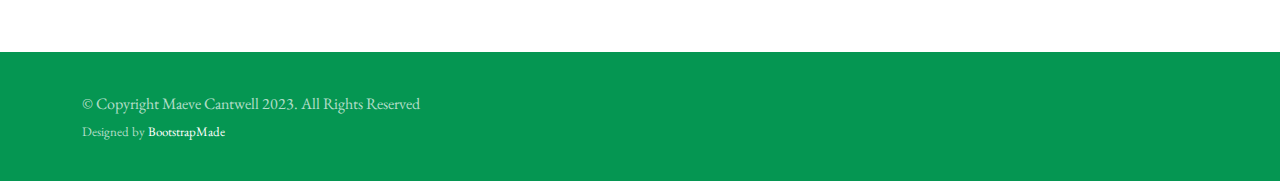
==== commit 6533e4b7: "AddAccents" ====
--- a/banshees.html
+++ b/banshees.html
@@ -60,7 +60,7 @@
             <ul>
               <!-- <li><a href="search-result.html">Search Result</a></li> -->
               <li><a href="giants.html">Giants</a></li>
-              <li><a href="pucai.html">Pucai</a></li>
+              <li><a href="pucai.html">P&uacute;ca&iacute;</a></li>
               <li><a href="merrow.html">Merrow</a></li>
               <li class="dropdown"><a href="fairies.html"><span>Fairies</span> <i class="bi bi-chevron-down dropdown-indicator"></i></a>
                 <ul>
@@ -130,7 +130,7 @@
                 <img src="assets/img/banshee1.jpg" alt="" class="img-fluid" align="center">
                 <!--<figcaption>Lorem ipsum dolor sit amet consectetur adipisicing elit. Explicabo, odit? </figcaption>-->
               </figure>
-              <p>I have grouped banshees in with fairies because of their name. The “ban” comes from the Irish word for woman, bean, and the “shee” comes from Sidhe, meaning fairy mound or fairy. Thus, “banshee” can be taken to mean “woman fairy”, although stories surrounding banshees will also describe them as ghosts or spirits.</p>
+              <p>I have grouped banshees in with fairies because of their name. The “ban” comes from the Irish word for woman, <i>bean</i>, and the “shee” comes from <i>Sidhe</i>, meaning fairy mound or fairy. Thus, “banshee” can be taken to mean “woman fairy”, although stories surrounding banshees will also describe them as ghosts or spirits.</p>
               <p>Those who are familiar with banshees have most likely been told that banshees cry when someone is about to die. Sometimes this cry will sound like a long, drawn-out sob, other times like a howl of mourning, and sometimes people will even say that it sounds like the blood-curdling scream of a woman being brutally murdered. Popular scholarship says that the mourning keen of Irish peasant women was meant to mimic the cry of the banshee.</p>
               <p>The circumstances surrounding a banshee’s cry are also up for debate. Historically, it seems as though banshees would only cry for the passing of a member of a prominent Irish family (typically families with an O’ or Mc/Mac prefix to the family name). These families were even said to have personal family banshees, such as the O’Neill family, who had a dedicated room for their banshee at the family castle (Shane’s castle).</p>
               <p>However, banshees have also been said to cry whenever some general misfortune is going to befall a member of one of these families. And some say that banshees will cry for the death or misfortune of anyone. One legend indicates that banshees will sit on rocks (often on cliffs near the ocean) and wail in general despair for the misfortunes of the world.</p>
@@ -268,7 +268,7 @@
 
                   <div class="post-entry-1 border-bottom">
                     <!--<div class="post-meta"><span class="date">Lifestyle</span> <span class="mx-1">&bullet;</span> <span>Jul 5th '22</span></div>-->
-                    <h2 class="mb-2"><a href="pucai.html">Puca: Shifter, Troublemaker, and Occasional Helper</a></h2>
+                    <h2 class="mb-2"><a href="pucai.html">P&uacute;ca: Shifter, Troublemaker, and Occasional Helper</a></h2>
                     <!--<span class="author mb-3 d-block">Jenny Wilson</span>-->
                   </div>
 
@@ -375,7 +375,7 @@
         <div class="row justify-content-between">
           <div class="col-md-6 text-center text-md-start mb-3 mb-md-0">
             <div class="copyright">
-              © Copyright <strong><span>ZenBlog</span></strong>. All Rights Reserved
+              © Copyright <strong><span>Maeve Cantwell 2023</span></strong>. All Rights Reserved
             </div>
 
             <div class="credits">
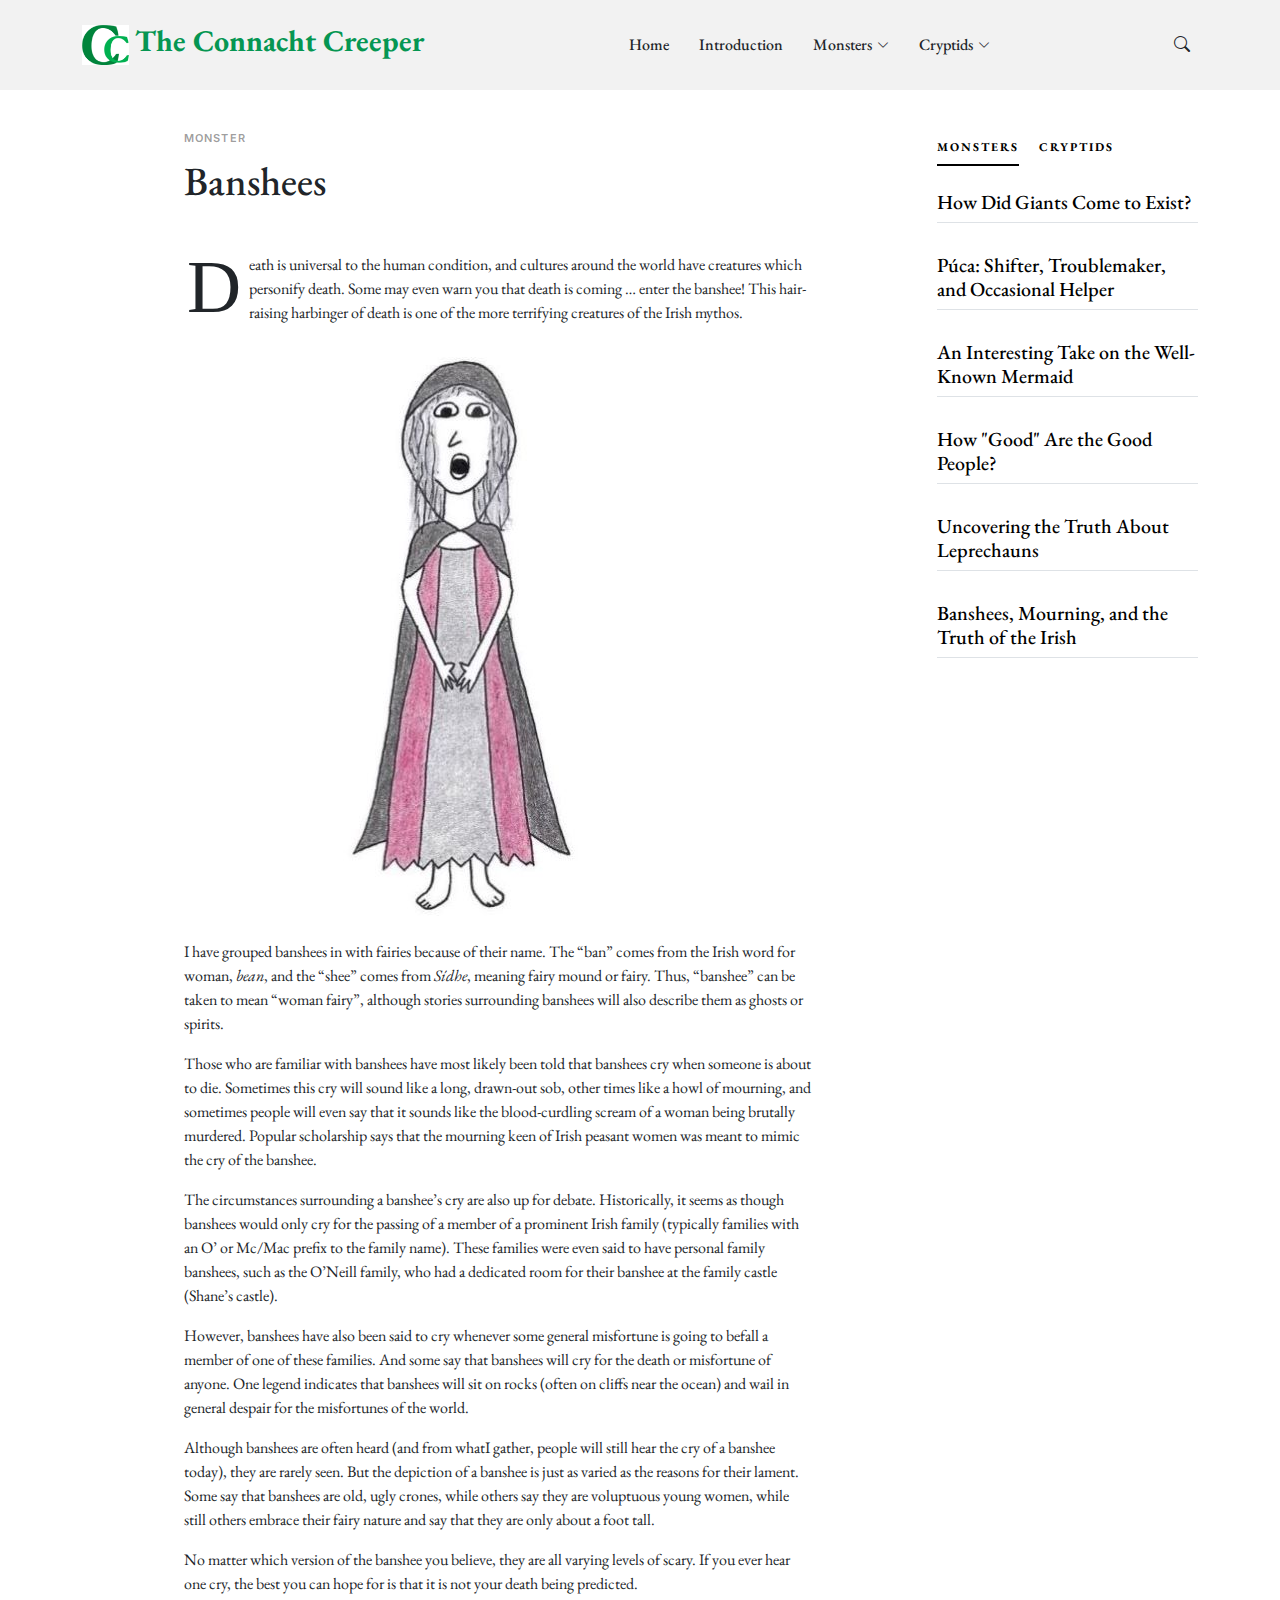
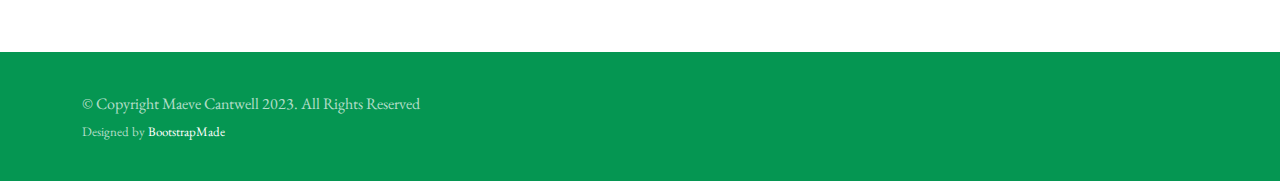
==== commit 0a9ac524: "FinalAccents" ====
--- a/banshees.html
+++ b/banshees.html
@@ -130,7 +130,7 @@
                 <img src="assets/img/banshee1.jpg" alt="" class="img-fluid" align="center">
                 <!--<figcaption>Lorem ipsum dolor sit amet consectetur adipisicing elit. Explicabo, odit? </figcaption>-->
               </figure>
-              <p>I have grouped banshees in with fairies because of their name. The “ban” comes from the Irish word for woman, <i>bean</i>, and the “shee” comes from <i>Sidhe</i>, meaning fairy mound or fairy. Thus, “banshee” can be taken to mean “woman fairy”, although stories surrounding banshees will also describe them as ghosts or spirits.</p>
+              <p>I have grouped banshees in with fairies because of their name. The “ban” comes from the Irish word for woman, <i>bean</i>, and the “shee” comes from <i>S&iacute;dhe</i>, meaning fairy mound or fairy. Thus, “banshee” can be taken to mean “woman fairy”, although stories surrounding banshees will also describe them as ghosts or spirits.</p>
               <p>Those who are familiar with banshees have most likely been told that banshees cry when someone is about to die. Sometimes this cry will sound like a long, drawn-out sob, other times like a howl of mourning, and sometimes people will even say that it sounds like the blood-curdling scream of a woman being brutally murdered. Popular scholarship says that the mourning keen of Irish peasant women was meant to mimic the cry of the banshee.</p>
               <p>The circumstances surrounding a banshee’s cry are also up for debate. Historically, it seems as though banshees would only cry for the passing of a member of a prominent Irish family (typically families with an O’ or Mc/Mac prefix to the family name). These families were even said to have personal family banshees, such as the O’Neill family, who had a dedicated room for their banshee at the family castle (Shane’s castle).</p>
               <p>However, banshees have also been said to cry whenever some general misfortune is going to befall a member of one of these families. And some say that banshees will cry for the death or misfortune of anyone. One legend indicates that banshees will sit on rocks (often on cliffs near the ocean) and wail in general despair for the misfortunes of the world.</p>
